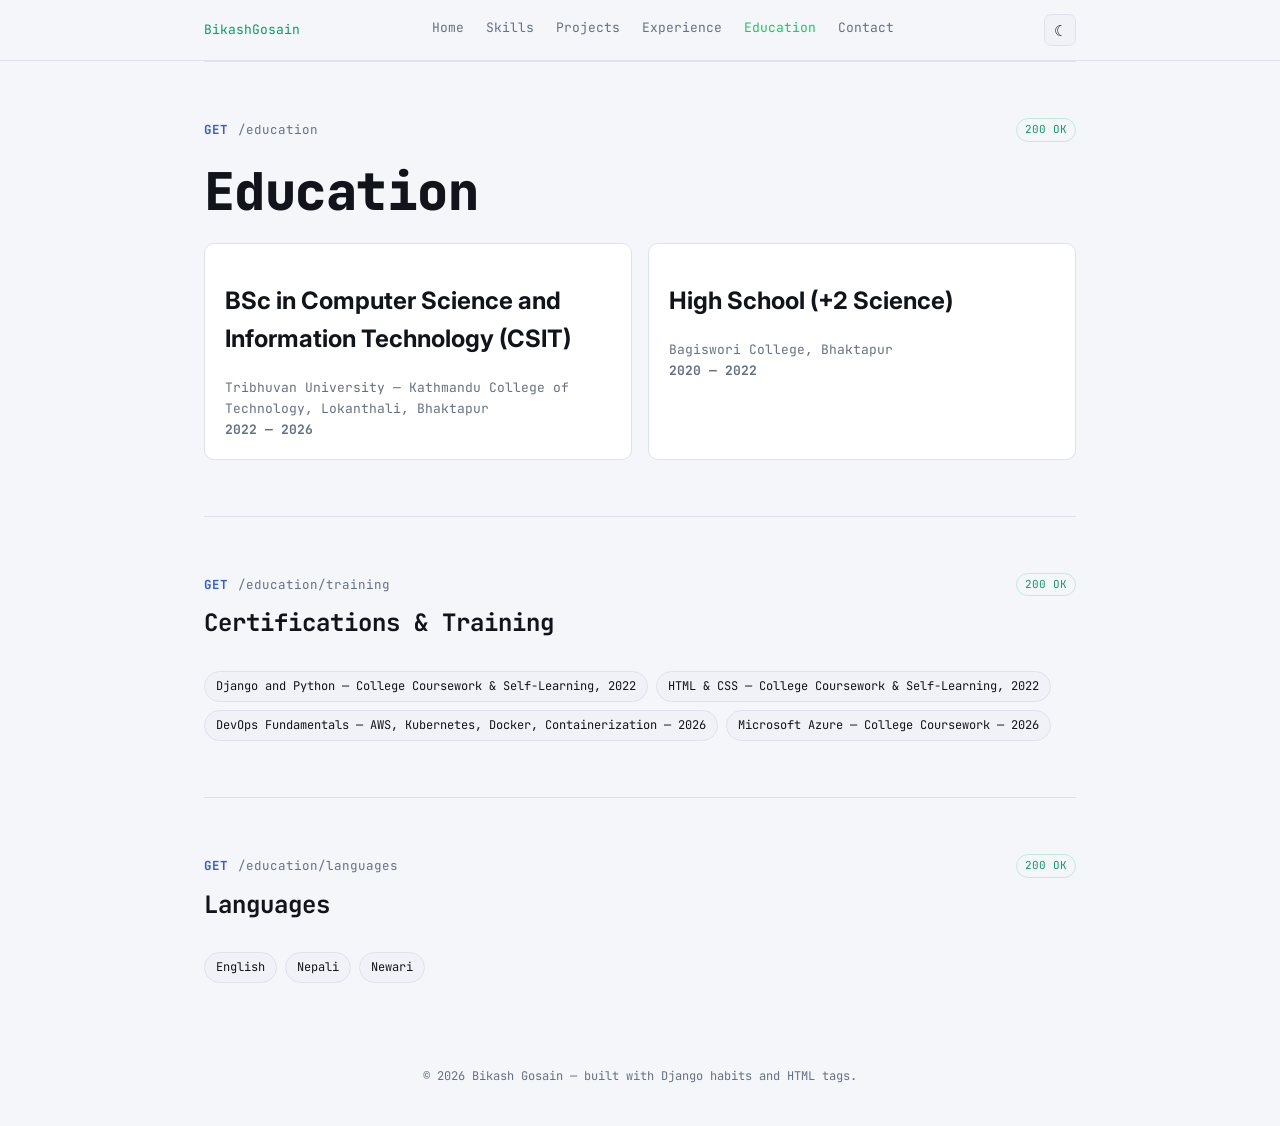
==== education.html @ e5cc5d3c "Update portfolio pages and navigation" ====
<!DOCTYPE html>
<html lang="en">
<head>
  <meta charset="UTF-8">
  <meta name="viewport" content="width=device-width, initial-scale=1.0">

  <title>Education — Bikash Gosain</title>

  <link rel="preconnect" href="https://fonts.googleapis.com">
  <link rel="preconnect" href="https://fonts.gstatic.com" crossorigin">

  <link
    href="https://fonts.googleapis.com/css2?family=JetBrains+Mono:wght@400;500;700;800&family=Inter:wght@400;500;600;700&display=swap"
    rel="stylesheet">

  <link rel="stylesheet" href="style.css">
</head>

<body>

<header class="topbar">
  <div class="nav-inner">

    <span class="prompt">
      <a href="index.html">BikashGosain</a>
    </span>

    <nav class="routes" id="routes">
      <a href="index.html">Home</a>
      <a href="skills.html">Skills</a>
      <a href="projects.html">Projects</a>
      <a href="experience.html">Experience</a>
      <a href="education.html">Education</a>
      <a href="contact.html">Contact</a>
    </nav>

    <button
      class="theme-toggle"
      id="themeToggle"
      aria-label="Toggle light and dark theme">
      <span class="icon-sun">☀</span>
      <span class="icon-moon">☾</span>
    </button>

    <button
      class="nav-toggle"
      id="navToggle"
      aria-label="Toggle navigation"
      aria-expanded="false">
      menu
    </button>

  </div>
</header>


<main class="wrap">

  <!-- EDUCATION -->

  <section>

    <div class="route-label">
      <span class="method">GET</span>
      /education
      <span class="status">200 OK</span>
    </div>

    <h1 class="section-title">Education</h1>

    <div class="grid-2">

      <!-- Bachelor's Degree -->

      <div class="mini-card">

        <h2>
          BSc in Computer Science and Information Technology (CSIT)
        </h2>

        <p>
          Tribhuvan University — Kathmandu College of Technology,
          Lokanthali, Bhaktapur
        </p>

        <p>
          <strong>2022 — 2026</strong>
        </p>

      </div>


      <!-- High School -->

      <div class="mini-card">

        <h2>
          High School (+2 Science)
        </h2>

        <p>
          Bagiswori College, Bhaktapur
        </p>

        <p>
          <strong>2020 — 2022</strong>
        </p>

      </div>

    </div>

  </section>


  <!-- CERTIFICATIONS & TRAINING -->

  <section>

    <div class="route-label">
      <span class="method">GET</span>
      /education/training
      <span class="status">200 OK</span>
    </div>

    <h2 class="section-title">
      Certifications &amp; Training
    </h2>

    <div class="pill-list">

      <span class="pill">
        Django and Python — College Coursework &amp; Self-Learning, 2022
      </span>

      <span class="pill">
        HTML &amp; CSS — College Coursework &amp; Self-Learning, 2022
      </span>

      <span class="pill">
        DevOps Fundamentals — AWS, Kubernetes, Docker,
        Containerization — 2026
      </span>

      <span class="pill">
        Microsoft Azure — College Coursework — 2026
      </span>

    </div>

  </section>


  <!-- LANGUAGES -->

  <section>

    <div class="route-label">
      <span class="method">GET</span>
      /education/languages
      <span class="status">200 OK</span>
    </div>

    <h2 class="section-title">
      Languages
    </h2>

    <div class="pill-list">

      <span class="pill">English</span>
      <span class="pill">Nepali</span>
      <span class="pill">Newari</span>

    </div>

  </section>

</main>


<footer>
  © <span id="year"></span> Bikash Gosain — built with Django habits and HTML tags.
</footer>


<button
  class="to-top"
  id="toTop"
  aria-label="Scroll back to top">
  ↑
</button>


<script src="script.js"></script>

</body>
</html>
---- style.css ----
:root{
    --ink:#0B0E14;
    --panel:#12151E;
    --panel-alt:#171B26;
    --line:#242938;
    --fog:#8A93A6;
    --paper:#E9ECF3;
    --signal:#34D399;
    --signal-dim:#1F5B45;
    --wire:#5B8DEF;
    --warn:#F5B942;
    --muted-text:#B7BECC;
    --term-text:#C7CEDB;
    --radius:10px;
    --mono:'JetBrains Mono', ui-monospace, monospace;
    --sans:'Inter', -apple-system, sans-serif;
    color-scheme:dark;
  }
  html[data-theme="light"]{
    --ink:#F4F6FA;
    --panel:#FFFFFF;
    --panel-alt:#F0F2F7;
    --line:#DEE2EC;
    --fog:#667085;
    --paper:#12141C;
    --signal:#0E9A66;
    --signal-dim:#BFEBDC;
    --wire:#2F5FD6;
    --warn:#B4780A;
    --muted-text:#4B5566;
    --term-text:#33394A;
    color-scheme:light;
  }
  *{box-sizing:border-box;}
  html{scroll-behavior:smooth;}
  body{
    margin:0;
    background:var(--ink);
    color:var(--paper);
    font-family:var(--sans);
    line-height:1.6;
    -webkit-font-smoothing:antialiased;
    transition:background .2s ease, color .2s ease;
  }
  a{color:inherit;}
  ::selection{background:var(--signal-dim); color:var(--paper);}

  .wrap{max-width:920px; margin:0 auto; padding:0 24px;}

  /* ---------- NAV ---------- */
  header.topbar{
    position:sticky; top:0; z-index:50;
    background:color-mix(in srgb, var(--ink) 86%, transparent);
    backdrop-filter:blur(10px);
    border-bottom:1px solid var(--line);
    transition:background .2s ease, border-color .2s ease;
  }
  .nav-inner{
    max-width:920px; margin:0 auto; padding:14px 24px;
    display:flex; align-items:center; justify-content:space-between;
    font-family:var(--mono); font-size:13px;
  }
  .prompt{color:var(--signal); white-space:nowrap;}
  .prompt span{color:var(--fog);}
  .prompt a {
  color: inherit;
  text-decoration: none;
}
  nav.routes{display:flex; gap:22px;}
  nav.routes a{
    color:var(--fog); text-decoration:none; font-size:13px;
    transition:color .15s ease;
    border-bottom:1px solid transparent;
    padding-bottom:2px;
  }
  nav.routes a:hover, nav.routes a:focus-visible{ color:var(--paper); border-bottom-color:var(--signal); outline:none;}
  .nav-toggle{display:none; background:none; border:1px solid var(--line); color:var(--paper); border-radius:6px; padding:6px 10px; font-family:var(--mono); cursor:pointer;}

  @media (max-width:640px){
    nav.routes{
      position:absolute; top:100%; left:0; right:0;
      background:var(--panel); border-bottom:1px solid var(--line);
      flex-direction:column; padding:14px 24px; gap:14px;
      display:none;
    }
    nav.routes.open{display:flex;}
    .nav-toggle{display:inline-block;}
  }

  /* ---------- HERO ---------- */
  .hero{padding:76px 0 56px;}
  .eyebrow{
    font-family:var(--mono); font-size:12.5px; color:var(--signal);
    display:inline-flex; align-items:center; gap:8px;
    border:1px solid var(--signal-dim); background:rgba(52,211,153,0.06);
    padding:5px 10px; border-radius:6px; margin-bottom:22px;
  }
  .eyebrow::before{content:"●"; font-size:8px; color:var(--signal);}
  h1{
    font-family:var(--mono); font-weight:800;
    font-size:clamp(32px, 6vw, 52px);
    letter-spacing:-0.01em;
    margin:0 0 10px;
    color:var(--paper);
  }
  .role-line{
    font-size:18px; color:var(--fog); margin:0 0 30px; max-width:560px;
  }
  .role-line b{color:var(--paper); font-weight:600;}

  .terminal{
    background:var(--panel); border:1px solid var(--line); border-radius:var(--radius);
    overflow:hidden; box-shadow:0 30px 60px -30px rgba(0,0,0,0.6);
    margin-bottom:32px;
  }
  .terminal-bar{
    display:flex; align-items:center; gap:8px;
    padding:10px 14px; border-bottom:1px solid var(--line); background:var(--panel-alt);
  }
  .dot{width:10px; height:10px; border-radius:50%;}
  .dot.r{background:#ED6A5E;} .dot.y{background:#F4BF4F;} .dot.g{background:#61C554;}
  .terminal-title{margin-left:8px; font-family:var(--mono); font-size:12px; color:var(--fog);}
  .terminal-body{
    font-family:var(--mono); font-size:13.5px; padding:20px 22px 24px;
    color:var(--term-text); white-space:pre-wrap; min-height:168px;
  }
  .terminal-body .cmd{color:var(--signal);}
  .terminal-body .key{color:var(--wire);}
  .terminal-body .str{color:#E8B776;}
  .terminal-body .bool{color:var(--signal);}
  .cursor{display:inline-block; width:7px; height:15px; background:var(--signal); vertical-align:-2px; animation:blink 1s steps(1) infinite;}
  @media (prefers-reduced-motion: reduce){ .cursor{animation:none;} }
  @keyframes blink{50%{opacity:0;}}

  .cta-row{display:flex; flex-wrap:wrap; gap:12px;}
  .btn{
    font-family:var(--mono); font-size:13px; text-decoration:none;
    padding:11px 18px; border-radius:8px; border:1px solid var(--line);
    display:inline-flex; align-items:center; gap:8px; transition:all .15s ease;
  }
  .btn.primary{background:var(--signal); color:#04140D; border-color:var(--signal); font-weight:700;}
  .btn.primary:hover{background:#2ebd8a;}
  .btn.ghost{color:var(--paper);}
  .btn.ghost:hover{border-color:var(--fog);}

  /* ---------- SECTION SHELL ---------- */
  section{padding:56px 0; border-top:1px solid var(--line);}
  .route-label{
    font-family:var(--mono); font-size:12.5px; color:var(--fog);
    display:flex; align-items:center; gap:10px; margin-bottom:8px;
  }
  .method{color:var(--wire); font-weight:700;}
  .status{
    margin-left:auto; font-size:11px; color:var(--signal);
    border:1px solid var(--signal-dim); padding:2px 8px; border-radius:20px;
  }
  h2.section-title{
    font-family:var(--mono); font-size:24px; margin:0 0 28px; color:var(--paper);
  }

  /* ---------- SKILLS (config style) ---------- */
  .config{
    background:var(--panel); border:1px solid var(--line); border-radius:var(--radius);
    padding:22px 24px; font-family:var(--mono); font-size:13.5px;
  }
  .config-row{
    display:grid; grid-template-columns:180px 1fr; gap:16px;
    padding:9px 0; border-bottom:1px dashed var(--line);
  }
  .config-row:last-child{border-bottom:none;}
  .config-key{color:var(--wire);}
  .config-val{color:var(--paper);}
  @media (max-width:560px){
    .config-row{grid-template-columns:1fr;}
    .config-key{color:var(--wire); font-weight:700;}
  }

  /* ---------- PROJECTS ---------- */
  .projects{display:flex; flex-direction:column; gap:16px;}
  .card{
    background:var(--panel); border:1px solid var(--line); border-radius:var(--radius);
    padding:22px 24px; transition:border-color .15s ease, transform .15s ease;
  }
  .card:hover{border-color:#3a4257;}
  .card-top{
    display:flex; align-items:center; flex-wrap:wrap; gap:10px; margin-bottom:10px;
    font-family:var(--mono); font-size:12.5px;
  }
  .card-route{color:var(--fog);}
  .card-title{
    font-family:var(--sans); font-weight:700; font-size:17px; color:var(--paper);
    margin:0 0 8px;
  }
  .card-desc{color:var(--muted-text); font-size:14.5px; margin:0 0 14px;}
  .tags{display:flex; flex-wrap:wrap; gap:8px; margin-bottom:14px;}
  .tag{
    font-family:var(--mono); font-size:11.5px; color:var(--fog);
    background:var(--panel-alt); border:1px solid var(--line);
    padding:3px 9px; border-radius:20px;
  }
  .card-links{display:flex; gap:16px; font-family:var(--mono); font-size:12.5px;}
  .card-links a{color:var(--wire); text-decoration:none; border-bottom:1px solid transparent;}
  .card-links a:hover{border-bottom-color:var(--wire);}

  /* ---------- EXPERIENCE (log style) ---------- */
  .log{border-left:2px solid var(--line); margin-left:6px; padding-left:24px;}
  .log-entry{position:relative; padding-bottom:32px;}
  .log-entry:last-child{padding-bottom:0;}
  .log-entry::before{
    content:""; position:absolute; left:-30px; top:4px;
    width:9px; height:9px; border-radius:50%; background:var(--signal);
    box-shadow:0 0 0 4px rgba(52,211,153,0.12);
  }
  .log-time{font-family:var(--mono); font-size:12px; color:var(--signal); margin-bottom:4px;}
  .log-role{font-weight:700; font-size:16px; color:var(--paper); margin:0 0 2px;}
  .log-org{font-family:var(--mono); font-size:12.5px; color:var(--fog); margin-bottom:10px;}
  .log-entry ul{margin:0; padding-left:18px; color:var(--muted-text); font-size:14.5px;}
  .log-entry li{margin-bottom:6px;}

  /* ---------- EDUCATION / CERTS ---------- */
  .grid-2{display:grid; grid-template-columns:1fr 1fr; gap:16px;}
  @media (max-width:640px){ .grid-2{grid-template-columns:1fr;} }
  .mini-card{
    background:var(--panel); border:1px solid var(--line); border-radius:var(--radius);
    padding:18px 20px;
  }
  .mini-card h3{margin:0 0 4px; font-size:15px; color:var(--paper);}
  .mini-card p{margin:0; font-size:13px; color:var(--fog); font-family:var(--mono);}
  .pill-list{display:flex; flex-wrap:wrap; gap:8px; margin-top:14px;}
  .pill{
    font-family:var(--mono); font-size:12px; color:var(--paper);
    background:var(--panel-alt); border:1px solid var(--line); padding:5px 11px; border-radius:20px;
  }

  /* ---------- CONTACT ---------- */
  .contact-panel{
    background:var(--panel); border:1px solid var(--line); border-radius:var(--radius);
    padding:32px; text-align:left;
  }
  .contact-grid{display:flex; flex-wrap:wrap; gap:28px; margin-top:18px;}
  .contact-item{font-family:var(--mono); font-size:13.5px;}
  .contact-item .k{color:var(--fog); display:block; font-size:11.5px; margin-bottom:4px;}
  .contact-item a{color:var(--wire); text-decoration:none;}
  .contact-item a:hover{text-decoration:underline;}

  footer{
    padding:28px 0 40px; text-align:center;
    font-family:var(--mono); font-size:12px; color:var(--fog);
  }

  /* ---------- THEME TOGGLE ---------- */
  .theme-toggle{
    background:var(--panel-alt); border:1px solid var(--line); color:var(--paper);
    width:32px; height:32px; border-radius:7px; cursor:pointer;
    display:inline-flex; align-items:center; justify-content:center;
    font-size:15px; line-height:1; transition:border-color .15s ease, background .2s ease;
    margin-left:18px;
  }
  .theme-toggle:hover{border-color:var(--fog);}
  .theme-toggle .icon-moon{display:none;}
  html[data-theme="light"] .theme-toggle .icon-sun{display:none;}
  html[data-theme="light"] .theme-toggle .icon-moon{display:inline;}
  .nav-inner{gap:10px;}

  /* ---------- SCROLL TO TOP ---------- */
  .to-top{
    position:fixed; right:22px; bottom:22px; z-index:60;
    width:42px; height:42px; border-radius:50%;
    background:var(--signal); color:#04140D; border:none;
    font-family:var(--mono); font-size:16px; font-weight:700; cursor:pointer;
    display:flex; align-items:center; justify-content:center;
    box-shadow:0 10px 24px -8px rgba(0,0,0,0.5);
    opacity:0; visibility:hidden; transform:translateY(8px);
    transition:opacity .2s ease, transform .2s ease, visibility .2s ease;
  }
  .to-top.visible{opacity:1; visibility:visible; transform:translateY(0);}
  .to-top:hover{background:#2ebd8a;}
  @media (prefers-reduced-motion: reduce){
    .to-top{transition:opacity .2s ease, visibility .2s ease;}
  }

  /* Contact Page */

.contact-page {
    max-width: 900px;
    margin: 0 auto;
    padding: 120px 24px 80px;
}

.contact-page h1 {
    font-size: clamp(42px, 7vw, 72px);
    margin-bottom: 20px;
}

.contact-page > p {
    color: var(--muted);
    margin-bottom: 45px;
    font-size: 16px;
}

.contact-form {
    display: flex;
    flex-direction: column;
    gap: 12px;
    max-width: 700px;
}

.contact-form label {
    font-family: var(--mono);
    font-size: 13px;
    color: var(--fog);
    margin-top: 8px;
}

.contact-form input,
.contact-form textarea {
    width: 100%;
    padding: 14px 16px;
    background: var(--panel-alt);
    color: var(--paper);
    border: 1px solid var(--line);
    border-radius: 7px;
    font-family: var(--sans);
    font-size: 14px;
    outline: none;
}

.contact-form input:focus,
.contact-form textarea:focus {
    border-color: var(--signal);
}

.contact-form textarea {
    resize: vertical;
    min-height: 160px;
}

.contact-form button {
    align-self: flex-start;
    margin-top: 15px;
    padding: 12px 22px;
    background: var(--signal);
    color: #04140D;
    border: 1px solid var(--signal);
    border-radius: 7px;
    font-family: var(--mono);
    font-weight: 700;
    cursor: pointer;
}

.contact-form button:hover {
    opacity: 0.9;
}

/* =========================
   Profile / Hero
   ========================= */

.hero-profile {
  display: flex;
  align-items: center;
  gap: 32px;
  margin-bottom: 30px;
}

.profile-image-wrapper {
  flex: 0 0 180px;
  width: 180px;
  height: 180px;
}

.profile-image {
  width: 100%;
  height: 100%;
  object-fit: cover;
  border-radius: 50%;
  border: 2px solid var(--line);
  display: block;
}

.hero-content {
  flex: 1;
}

.hero-content h1 {
  margin-top: 0;
}


/* Mobile */

@media (max-width: 700px) {

  .hero-profile {
    flex-direction: column;
    text-align: center;
    gap: 20px;
  }

  .profile-image-wrapper {
    width: 150px;
    height: 150px;
  }

  .hero-content {
    width: 100%;
  }

}
.routes a {
  position: relative;
  color: var(--muted-text);
  text-decoration: none;
  transition: color 0.2s ease;
}

.routes a::after {
  content: "";
  position: absolute;
  left: 0;
  bottom: -6px;
  width: 0;
  height: 2px;
  background: var(--accent);
  transition: width 0.2s ease;
}

.routes a:hover,
.routes a.active {
  color: #22c55e;
}

.routes a:hover::after,
.routes a.active::after {
  width: 100%;
}
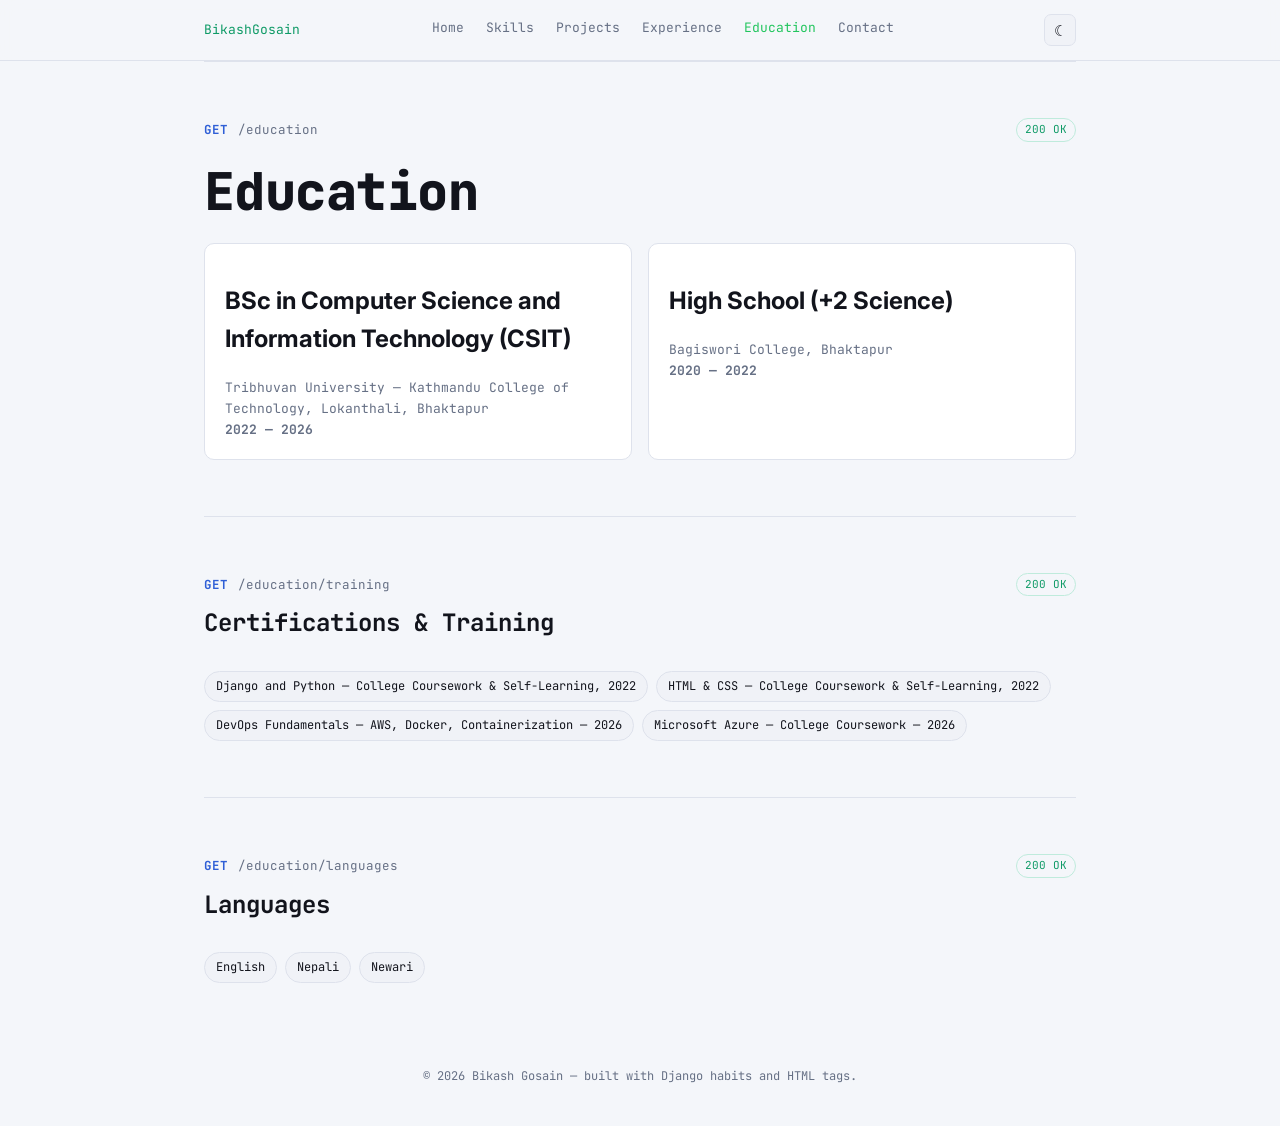
==== commit b21590f3: "update cv rentms project update" ====
--- a/education.html
+++ b/education.html
@@ -138,7 +138,7 @@
       </span>
 
       <span class="pill">
-        DevOps Fundamentals — AWS, Kubernetes, Docker,
+        DevOps Fundamentals — AWS, Docker,
         Containerization — 2026
       </span>
 
--- a/style.css
+++ b/style.css
@@ -433,4 +433,31 @@
 .routes a:hover::after,
 .routes a.active::after {
   width: 100%;
+}
+
+/* Project Images */
+
+/* Project Images */
+
+.project-images {
+    display: grid;
+    grid-template-columns: repeat(auto-fit, minmax(250px, 1fr));
+    gap: 20px;
+    margin-top: 30px;
+}
+
+.project-images img {
+    width: 100%;
+    height: 250px;
+    object-fit: contain;
+    display: block;
+    border-radius: 12px;
+    background: var(--card-bg, #f5f5f5);
+    padding: 10px;
+    box-sizing: border-box;
+    transition: transform 0.3s ease;
+}
+
+.project-images img:hover {
+    transform: scale(1.03);
 }
